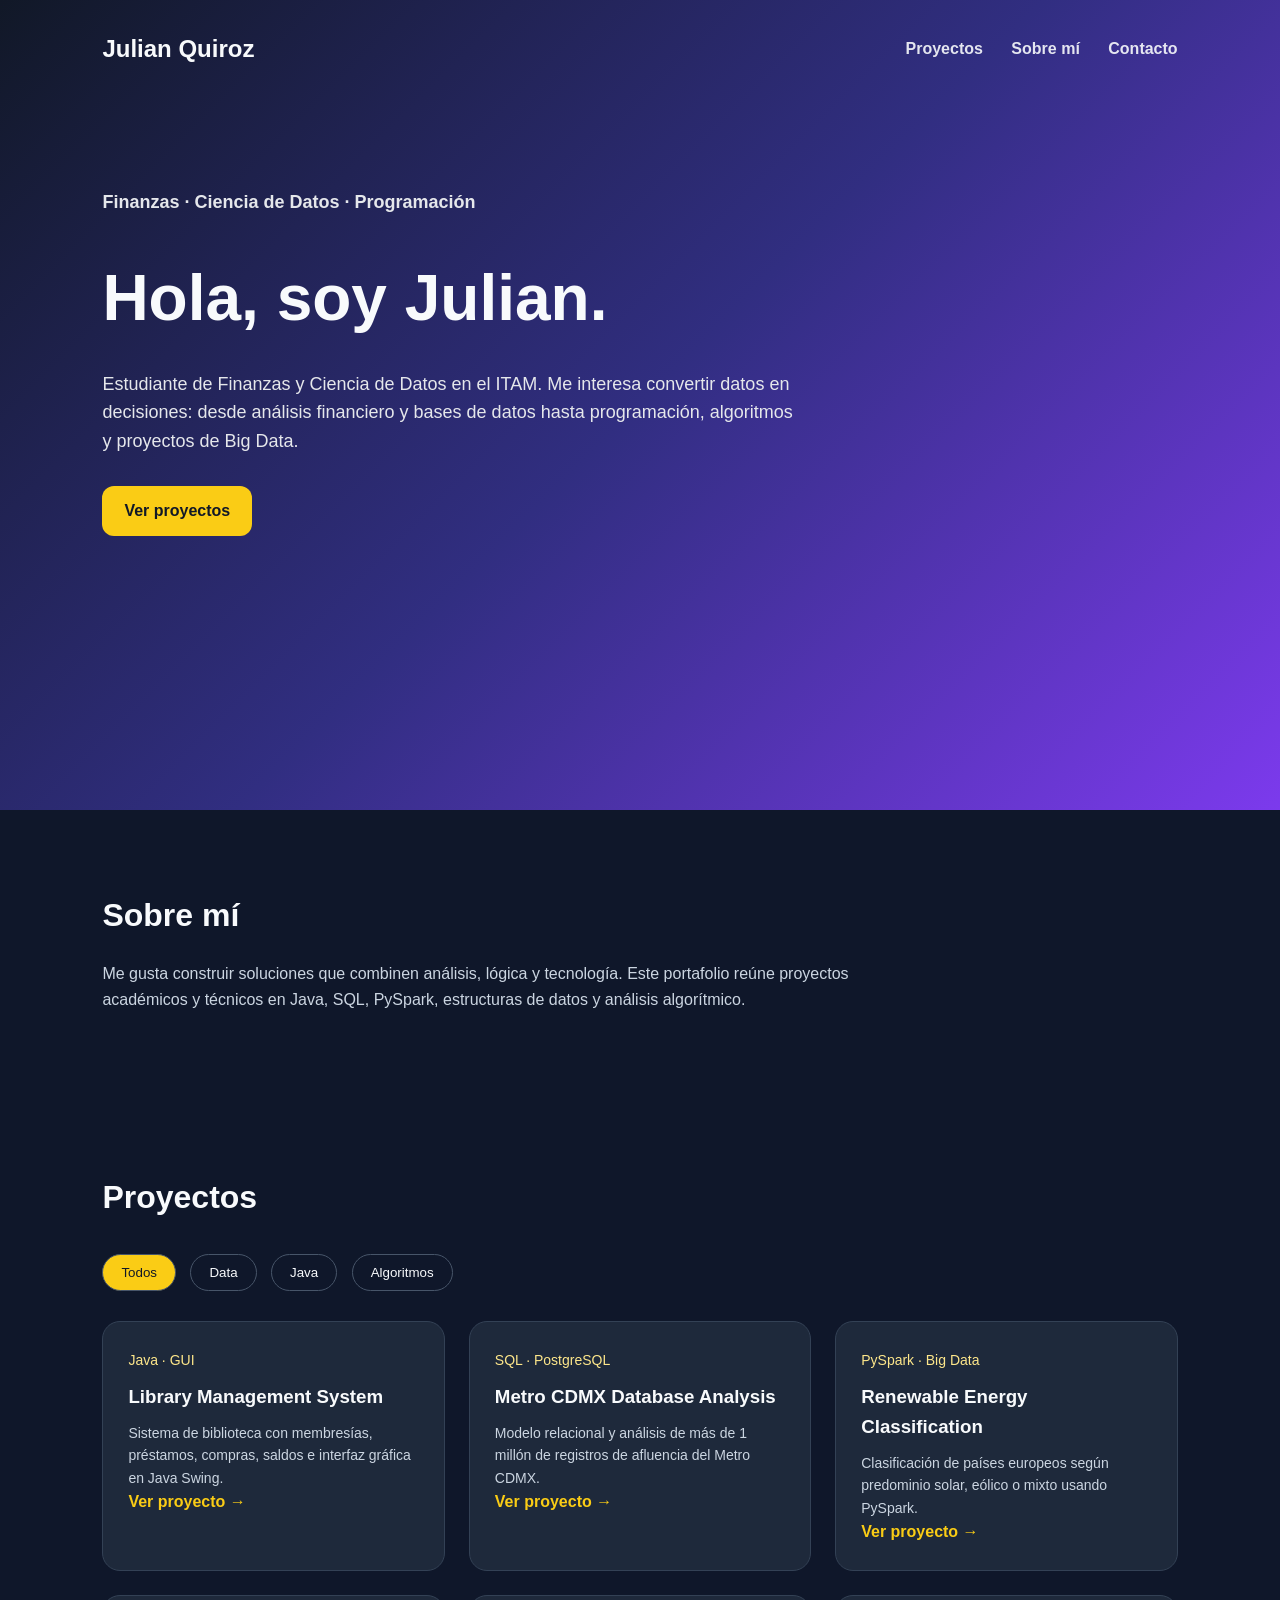
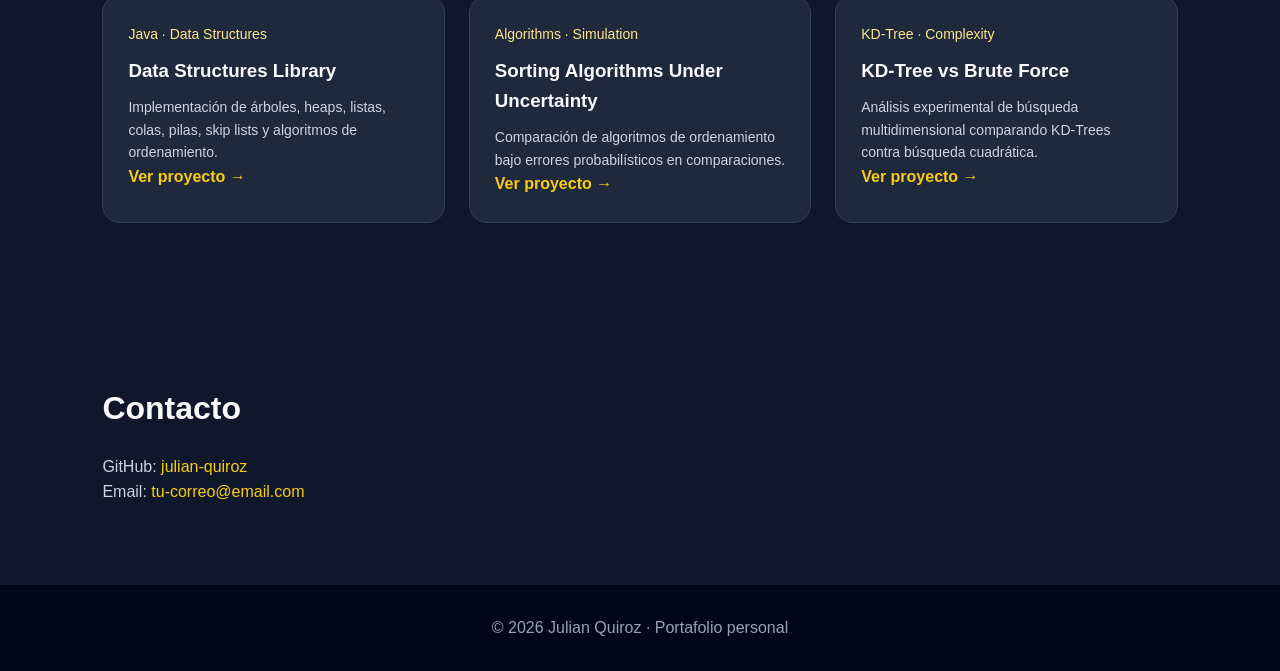
==== index.html @ 70759af8 "primer commit portafolio" ====
<!DOCTYPE html>
<html lang="es">
<head>
  <meta charset="UTF-8" />
  <meta name="viewport" content="width=device-width, initial-scale=1.0" />
  <title>Julian Quiroz | Portafolio</title>
  <link rel="stylesheet" href="styles.css" />
</head>
<body>

  <header class="hero">
    <nav>
      <h2>Julian Quiroz</h2>
      <div>
        <a href="#proyectos">Proyectos</a>
        <a href="#sobre-mi">Sobre mí</a>
        <a href="#contacto">Contacto</a>
      </div>
    </nav>

    <section class="hero-content">
      <p class="tag">Finanzas · Ciencia de Datos · Programación</p>
      <h1>Hola, soy Julian.</h1>
      <p>
        Estudiante de Finanzas y Ciencia de Datos en el ITAM. Me interesa convertir datos
        en decisiones: desde análisis financiero y bases de datos hasta programación,
        algoritmos y proyectos de Big Data.
      </p>
      <a class="btn" href="#proyectos">Ver proyectos</a>
    </section>
  </header>

  <main>
    <section id="sobre-mi" class="section">
      <h2>Sobre mí</h2>
      <p>
        Me gusta construir soluciones que combinen análisis, lógica y tecnología.
        Este portafolio reúne proyectos académicos y técnicos en Java, SQL, PySpark,
        estructuras de datos y análisis algorítmico.
      </p>
    </section>

    <section id="proyectos" class="section">
      <h2>Proyectos</h2>

      <div class="filters">
        <button class="filter-btn active" data-filter="all">Todos</button>
        <button class="filter-btn" data-filter="data">Data</button>
        <button class="filter-btn" data-filter="java">Java</button>
        <button class="filter-btn" data-filter="algorithms">Algoritmos</button>
      </div>

      <div class="grid">

        <article class="card" data-category="java">
          <span>Java · GUI</span>
          <h3>Library Management System</h3>
          <p>Sistema de biblioteca con membresías, préstamos, compras, saldos e interfaz gráfica en Java Swing.</p>
          <a href="projects/library-system.html">Ver proyecto →</a>
        </article>

        <article class="card" data-category="data">
          <span>SQL · PostgreSQL</span>
          <h3>Metro CDMX Database Analysis</h3>
          <p>Modelo relacional y análisis de más de 1 millón de registros de afluencia del Metro CDMX.</p>
          <a href="projects/metro-sql.html">Ver proyecto →</a>
        </article>

        <article class="card" data-category="data">
          <span>PySpark · Big Data</span>
          <h3>Renewable Energy Classification</h3>
          <p>Clasificación de países europeos según predominio solar, eólico o mixto usando PySpark.</p>
          <a href="projects/pyspark-energy.html">Ver proyecto →</a>
        </article>

        <article class="card" data-category="algorithms">
          <span>Java · Data Structures</span>
          <h3>Data Structures Library</h3>
          <p>Implementación de árboles, heaps, listas, colas, pilas, skip lists y algoritmos de ordenamiento.</p>
          <a href="projects/data-structures.html">Ver proyecto →</a>
        </article>

        <article class="card" data-category="algorithms">
          <span>Algorithms · Simulation</span>
          <h3>Sorting Algorithms Under Uncertainty</h3>
          <p>Comparación de algoritmos de ordenamiento bajo errores probabilísticos en comparaciones.</p>
          <a href="projects/sorting-errors.html">Ver proyecto →</a>
        </article>

        <article class="card" data-category="algorithms">
          <span>KD-Tree · Complexity</span>
          <h3>KD-Tree vs Brute Force</h3>
          <p>Análisis experimental de búsqueda multidimensional comparando KD-Trees contra búsqueda cuadrática.</p>
          <a href="projects/kd-tree.html">Ver proyecto →</a>
        </article>

      </div>
    </section>

    <section id="contacto" class="section contacto">
      <h2>Contacto</h2>
      <p>GitHub: <a href="#">julian-quiroz</a></p>
      <p>Email: <a href="mailto:tu-correo@email.com">tu-correo@email.com</a></p>
    </section>
  </main>

  <footer>
    <p>© 2026 Julian Quiroz · Portafolio personal</p>
  </footer>

  <script src="script.js"></script>
</body>
</html>
---- styles.css ----
* {
  margin: 0;
  padding: 0;
  box-sizing: border-box;
}

body {
  font-family: Arial, sans-serif;
  background: #0f172a;
  color: #f8fafc;
  line-height: 1.6;
}

a {
  color: inherit;
  text-decoration: none;
}

/* HERO */

.hero {
  min-height: 90vh;
  padding: 30px 8%;
  background: linear-gradient(135deg, #111827, #312e81, #7c3aed);
}

nav {
  display: flex;
  justify-content: space-between;
  align-items: center;
  margin-bottom: 120px;
}

nav h2 {
  font-size: 24px;
}

nav a {
  margin-left: 24px;
  font-weight: bold;
  opacity: 0.9;
}

nav a:hover {
  opacity: 1;
  color: #fde68a;
}

.hero-content {
  max-width: 700px;
}

.tag {
  color: #fde68a;
  font-weight: bold;
  margin-bottom: 16px;
}

h1 {
  font-size: 64px;
  margin-bottom: 20px;
}

.hero-content p {
  font-size: 18px;
  color: #e5e7eb;
  margin-bottom: 30px;
}

.btn {
  display: inline-block;
  background: #facc15;
  color: #111827;
  padding: 12px 22px;
  border-radius: 12px;
  font-weight: bold;
}

/* SECTIONS */

.section {
  padding: 80px 8%;
}

.section h2 {
  font-size: 32px;
  margin-bottom: 20px;
}

.section p {
  max-width: 800px;
  color: #cbd5e1;
}

/* FILTERS */

.filters {
  margin: 30px 0;
}

.filter-btn {
  border: 1px solid #475569;
  background: transparent;
  color: #f8fafc;
  padding: 10px 18px;
  border-radius: 999px;
  margin-right: 10px;
  cursor: pointer;
}

.filter-btn.active,
.filter-btn:hover {
  background: #facc15;
  color: #111827;
}

/* CARDS */

.grid {
  display: grid;
  grid-template-columns: repeat(auto-fit, minmax(280px, 1fr));
  gap: 24px;
}

.card {
  background: #1e293b;
  padding: 25px;
  border-radius: 18px;
  border: 1px solid #334155;
  transition: 0.2s;
}

.card:hover {
  transform: translateY(-5px);
  border-color: #facc15;
}

.card span {
  color: #fde68a;
  font-size: 14px;
}

.card h3 {
  margin: 10px 0;
}

.card p {
  color: #cbd5e1;
  font-size: 14px;
}

.card a {
  color: #facc15;
  font-weight: bold;
}

/* CONTACT */

.contacto a {
  color: #facc15;
}

/* FOOTER */

footer {
  text-align: center;
  padding: 30px;
  background: #020617;
  color: #94a3b8;
}

.project-list {
  margin: 20px 0 35px 25px;
  color: #cbd5e1;
}

.project-list li {
  margin-bottom: 10px;
}

.project-link {
  color: #facc15;
  font-weight: bold;
}
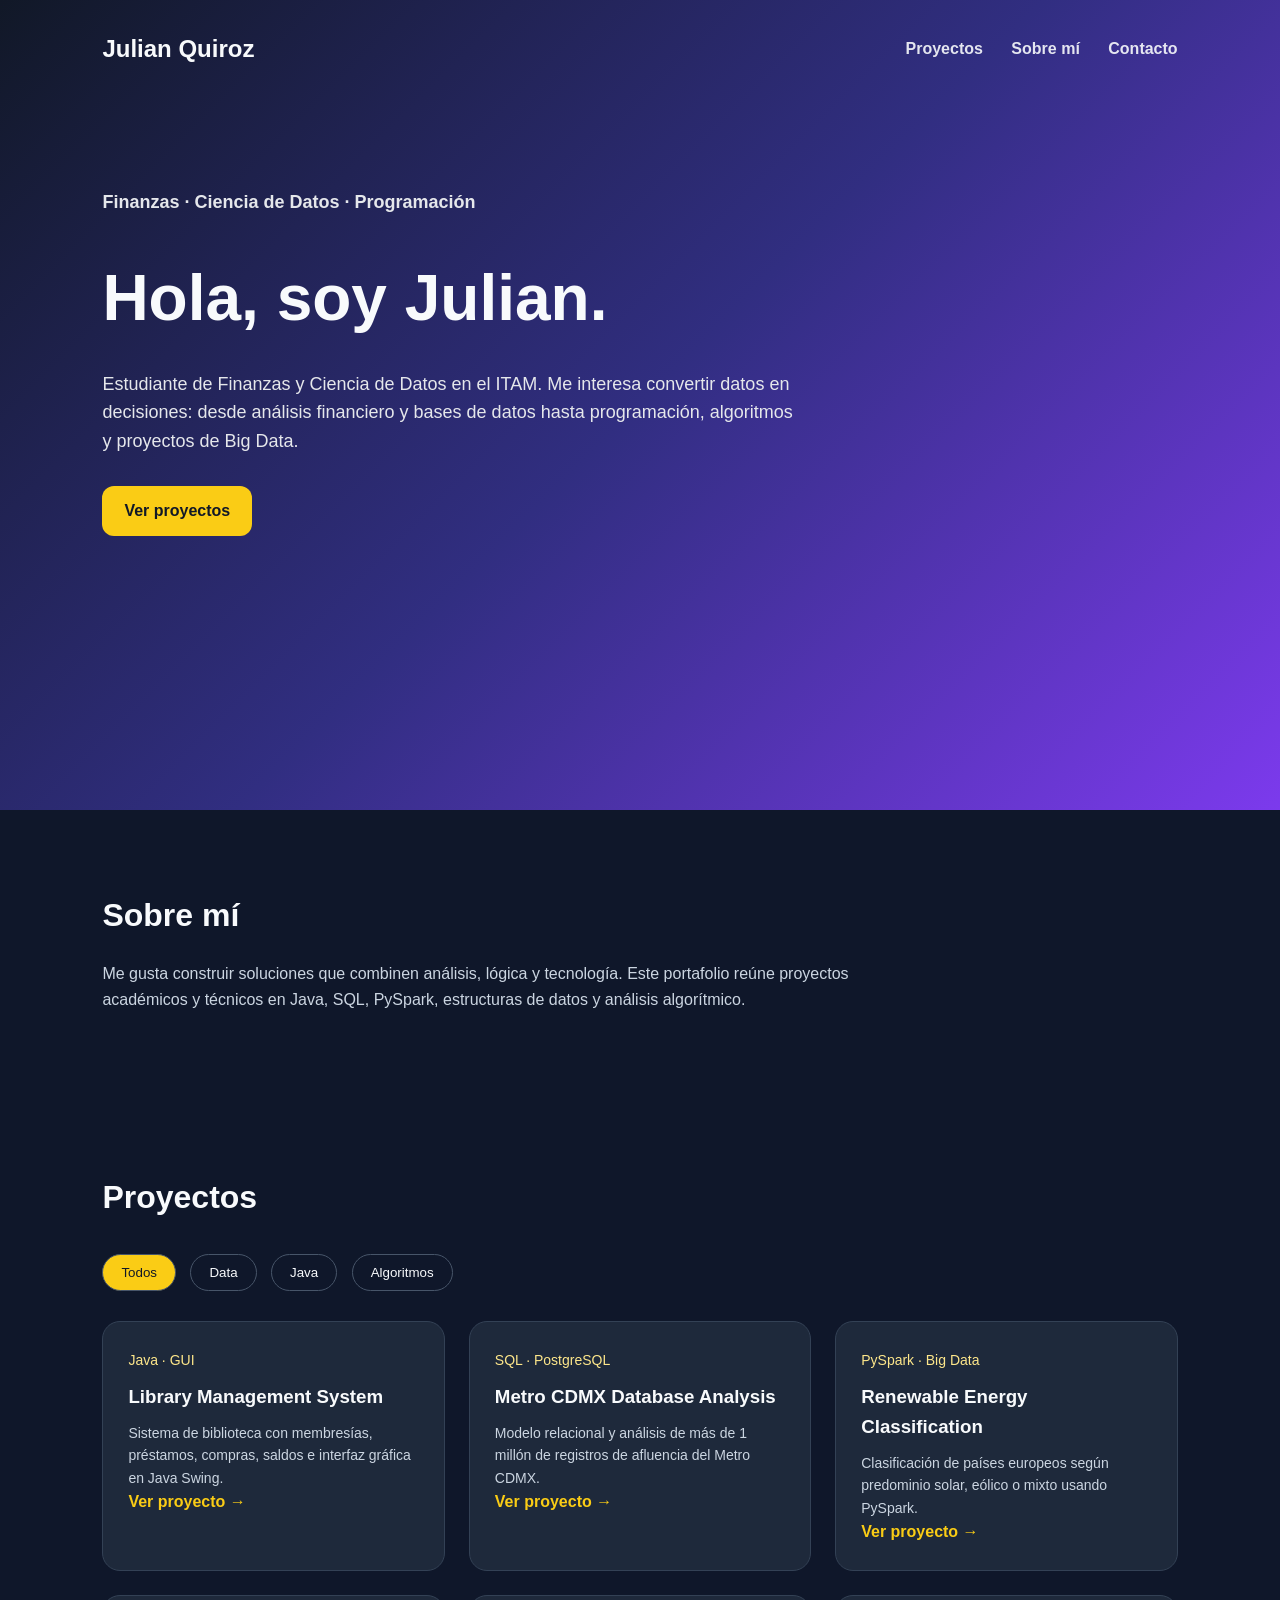
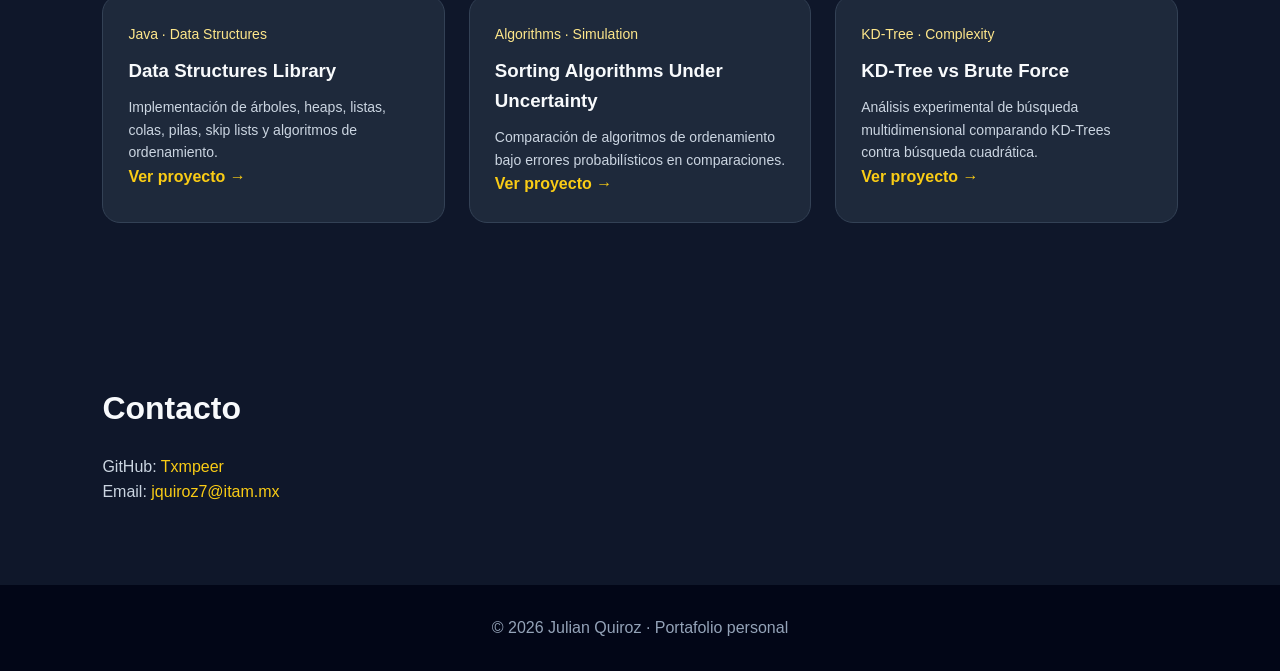
==== commit d5fcaaca: "final version" ====
--- a/index.html
+++ b/index.html
@@ -97,11 +97,24 @@
       </div>
     </section>
 
-    <section id="contacto" class="section contacto">
-      <h2>Contacto</h2>
-      <p>GitHub: <a href="#">julian-quiroz</a></p>
-      <p>Email: <a href="mailto:tu-correo@email.com">tu-correo@email.com</a></p>
-    </section>
+   <section id="contacto" class="section contacto">
+  <h2>Contacto</h2>
+
+  <p>
+    GitHub:
+    <a href="https://github.com/Txmpeer" target="_blank">
+      Txmpeer
+    </a>
+  </p>
+
+  <p>
+    Email:
+    <a href="mailto:jquiroz7@itam.mx">
+      jquiroz7@itam.mx
+    </a>
+  </p>
+</section>
+
   </main>
 
   <footer>
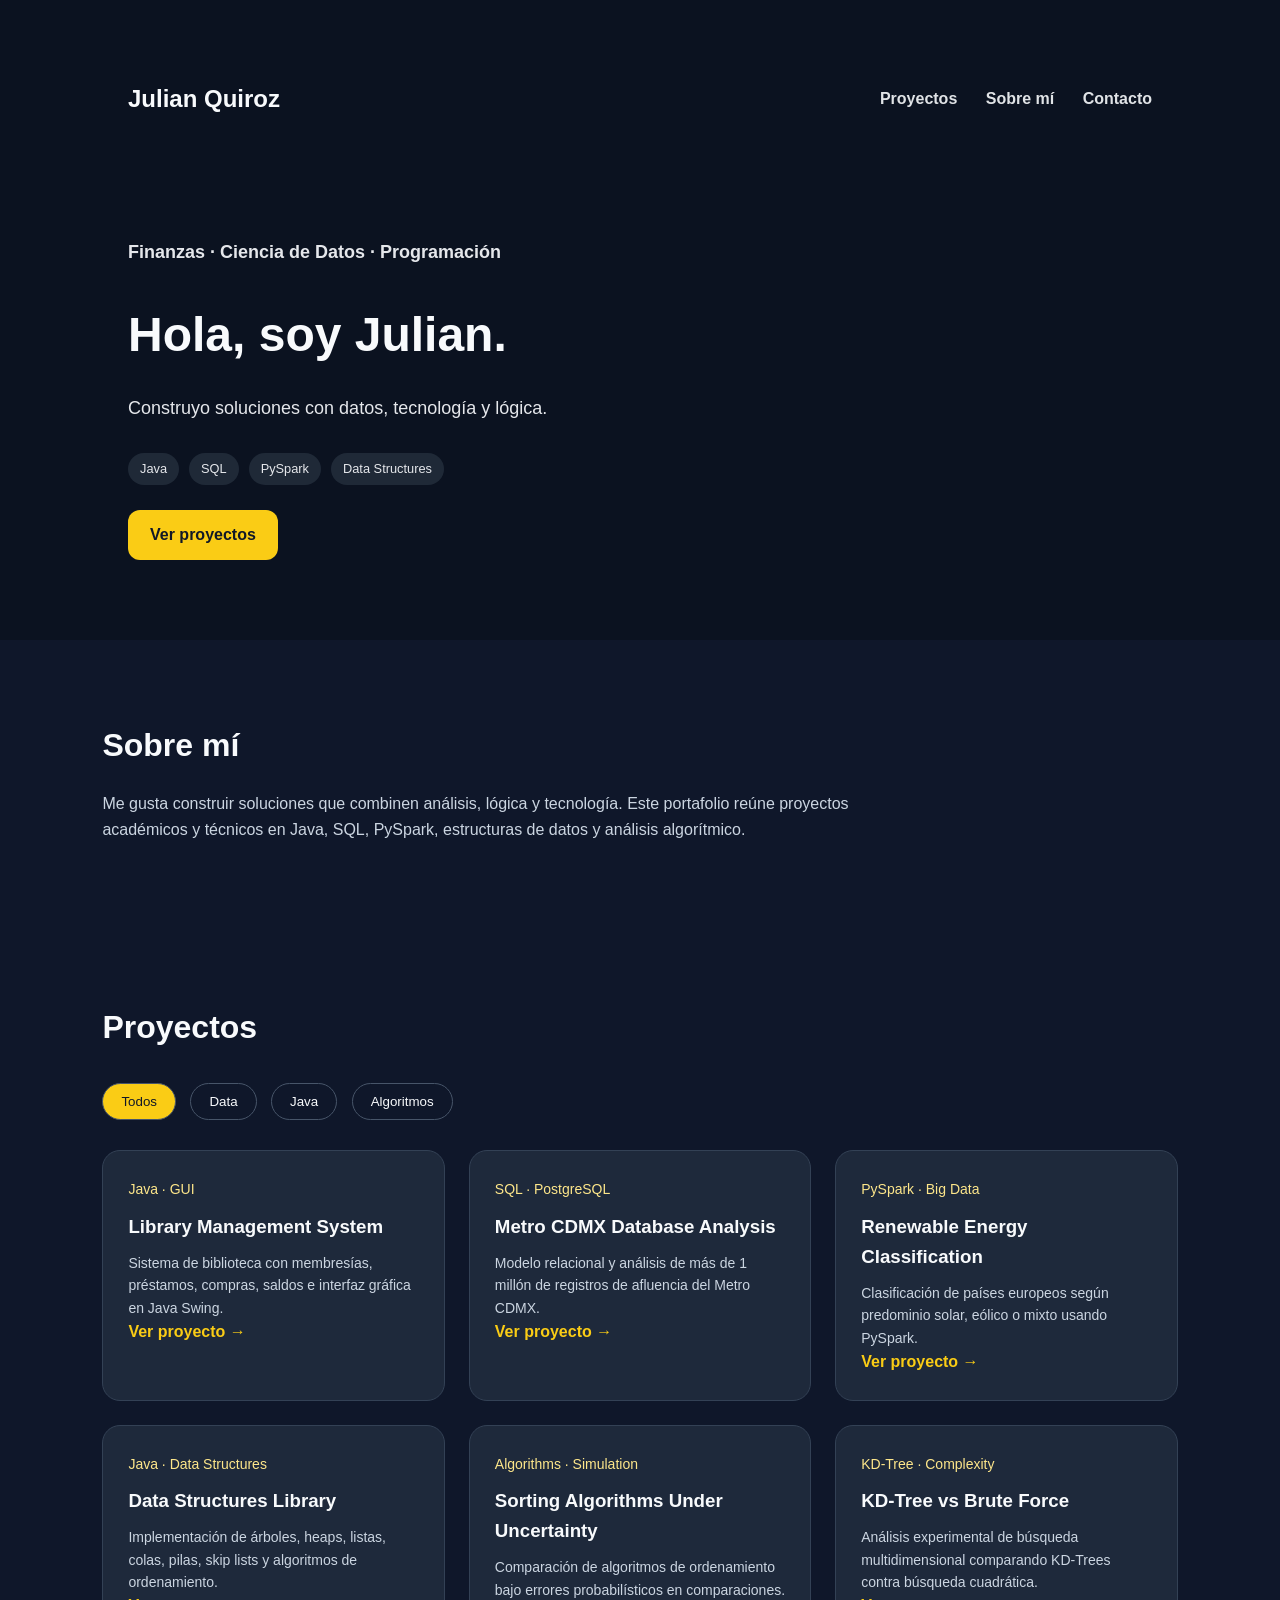
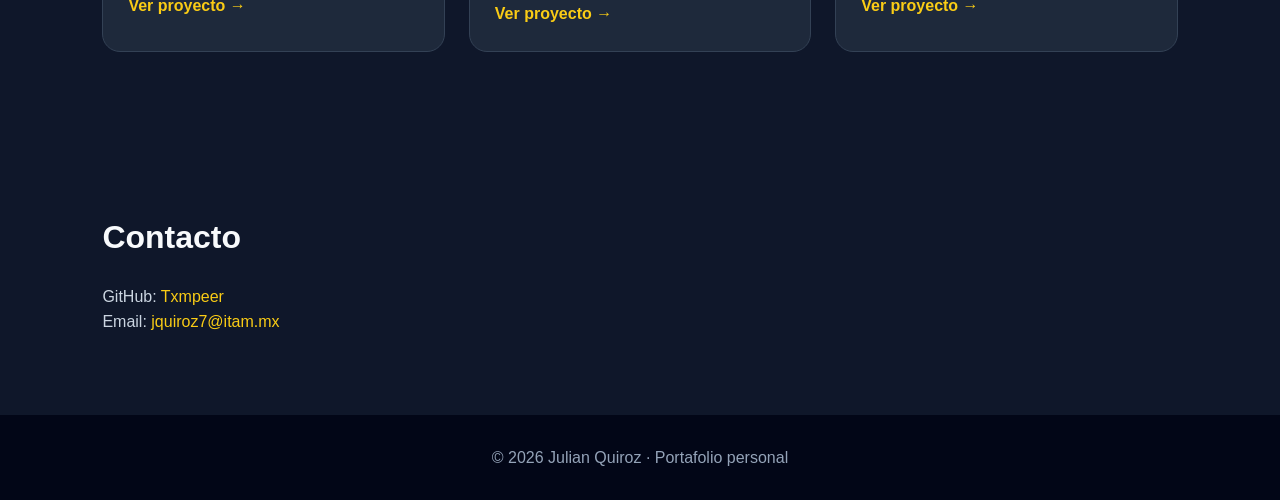
==== commit 94dc78df: "improve hero section design" ====
--- a/index.html
+++ b/index.html
@@ -21,11 +21,17 @@
     <section class="hero-content">
       <p class="tag">Finanzas · Ciencia de Datos · Programación</p>
       <h1>Hola, soy Julian.</h1>
-      <p>
-        Estudiante de Finanzas y Ciencia de Datos en el ITAM. Me interesa convertir datos
-        en decisiones: desde análisis financiero y bases de datos hasta programación,
-        algoritmos y proyectos de Big Data.
-      </p>
+
+<p class="hero-sub">
+  Construyo soluciones con datos, tecnología y lógica.
+</p>
+
+<div class="hero-tags">
+  <span>Java</span>
+  <span>SQL</span>
+  <span>PySpark</span>
+  <span>Data Structures</span>
+</div>
       <a class="btn" href="#proyectos">Ver proyectos</a>
     </section>
   </header>
--- a/styles.css
+++ b/styles.css
@@ -19,9 +19,11 @@
 /* HERO */
 
 .hero {
-  min-height: 90vh;
-  padding: 30px 8%;
-  background: linear-gradient(135deg, #111827, #312e81, #7c3aed);
+  background: #0b1220; /* mismo fondo oscuro */
+  padding: 80px 10%;
+  display: flex;
+  flex-direction: column;
+  justify-content: center;
 }
 
 nav {
@@ -74,6 +76,32 @@
   padding: 12px 22px;
   border-radius: 12px;
   font-weight: bold;
+}
+
+.hero-sub {
+  font-size: 1.2rem;
+  color: #a0aec0;
+  margin: 15px 0 25px;
+}
+
+.hero-tags {
+  display: flex;
+  gap: 10px;
+  flex-wrap: wrap;
+  margin-bottom: 25px;
+}
+
+.hero-tags span {
+  background: #1f2937;
+  padding: 6px 12px;
+  border-radius: 999px;
+  font-size: 0.8rem;
+  color: #e5e7eb;
+}
+
+.hero h1 {
+  font-size: 3rem;
+  font-weight: 700;
 }
 
 /* SECTIONS */
